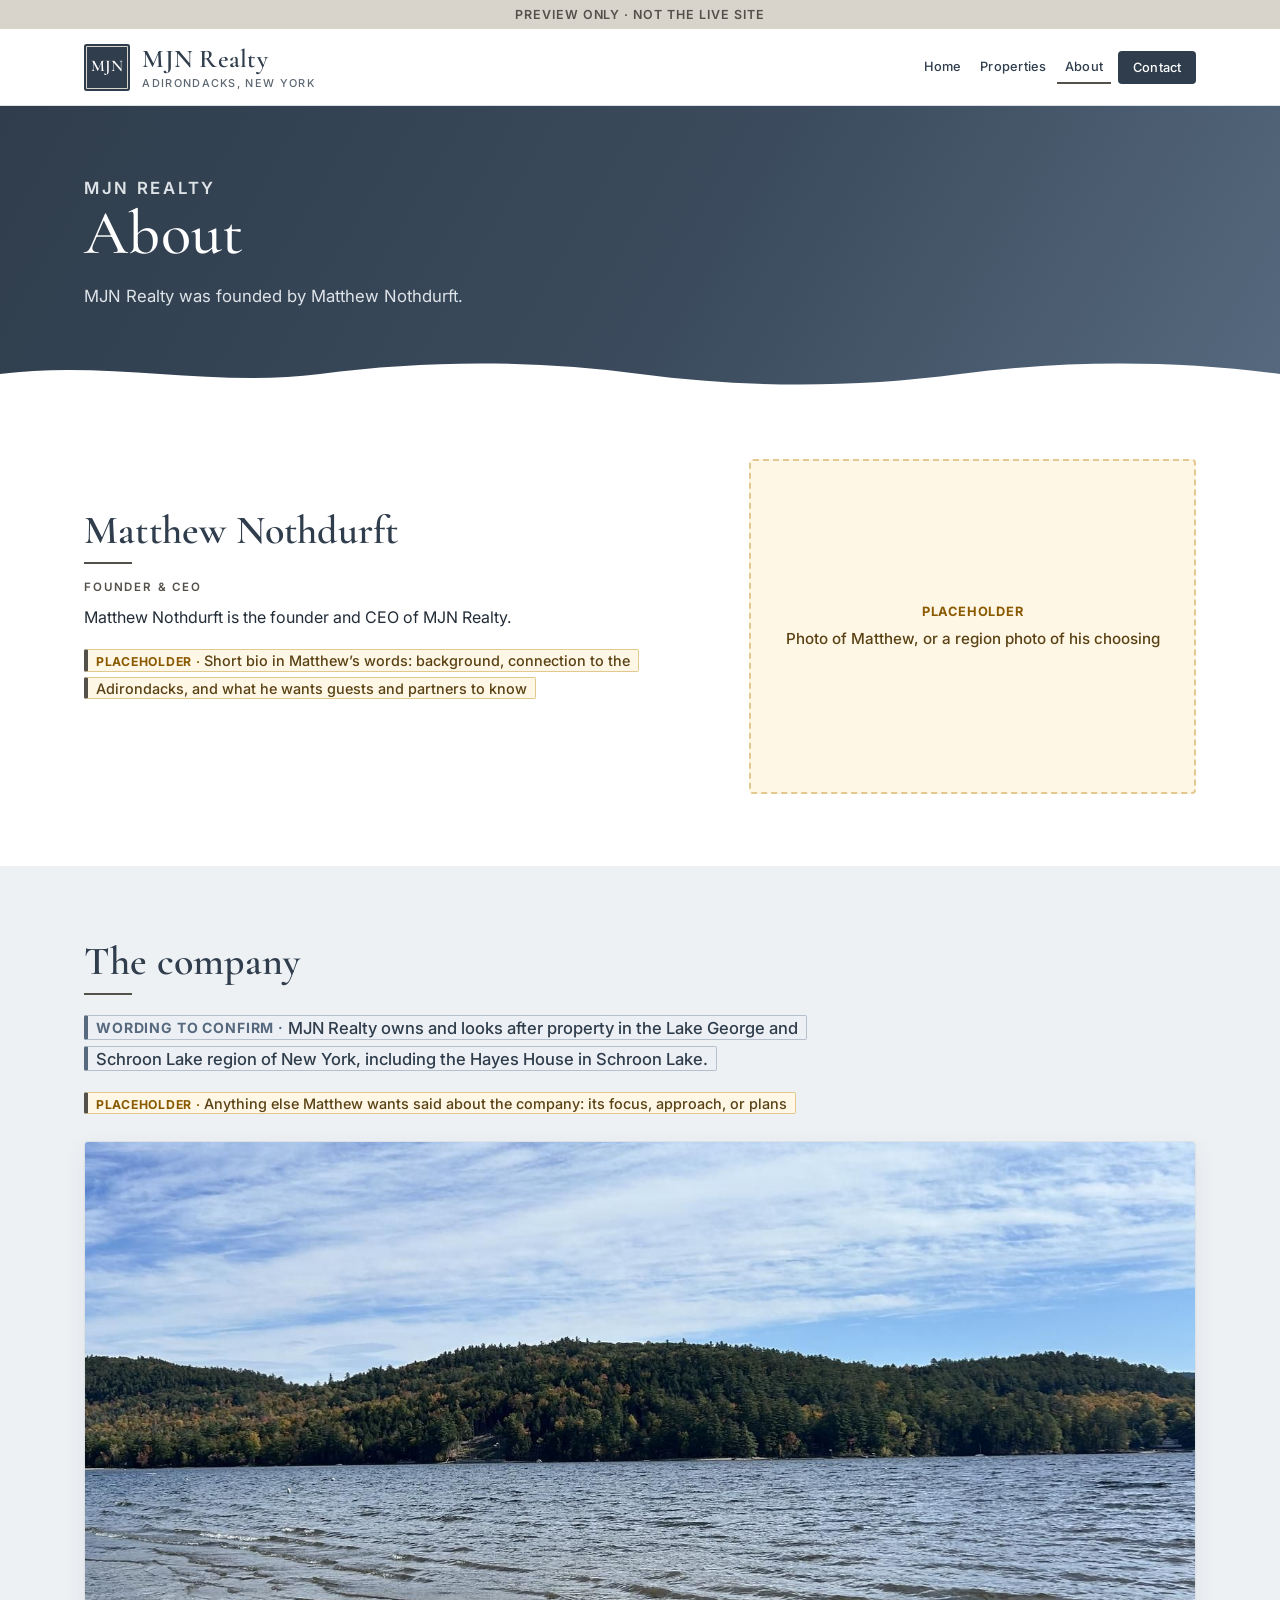
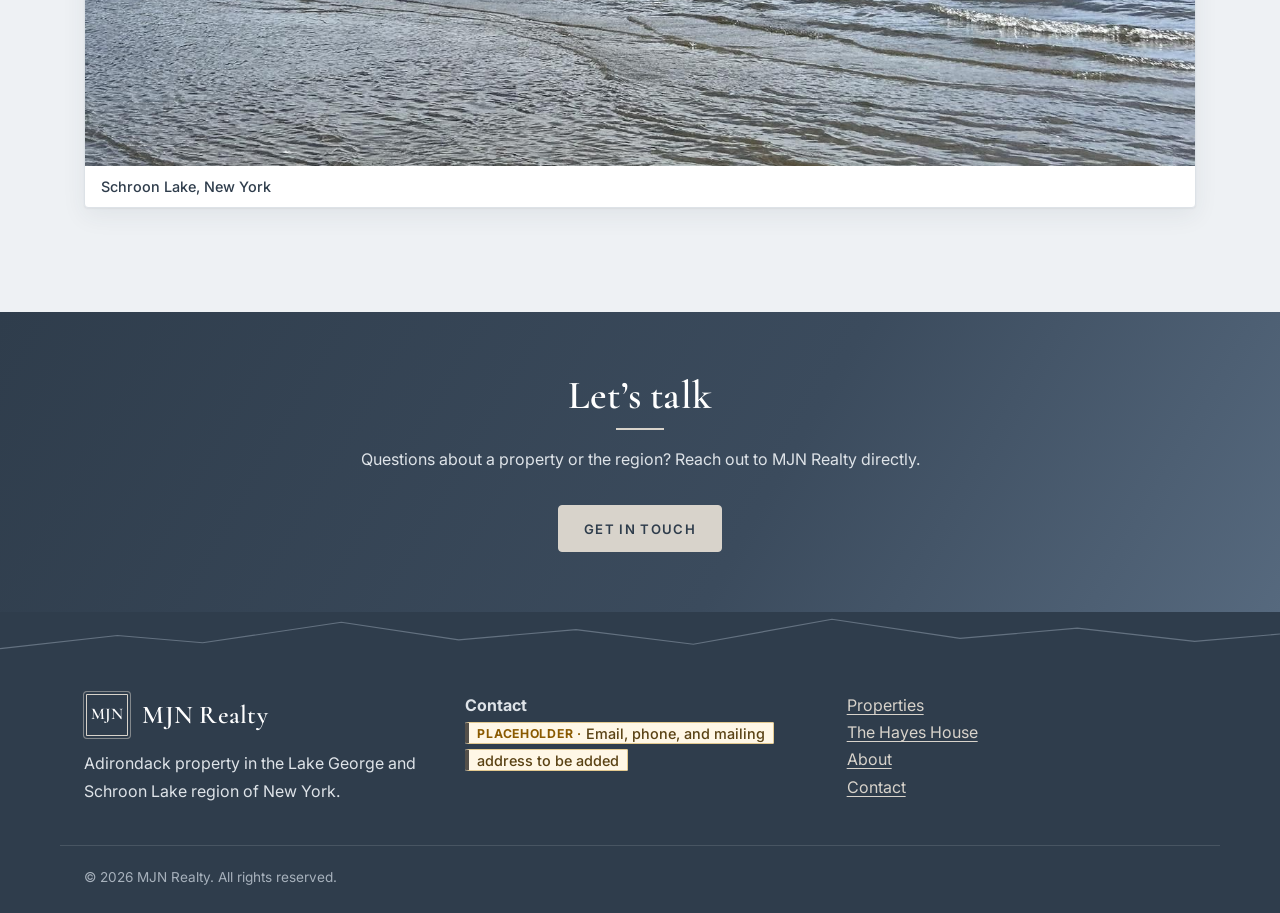
==== about.html @ a15014f5 "MJN Realty preview: home, properties, about, contact" ====
<!doctype html>
<html lang="en">
<head>
  <meta charset="utf-8">
  <meta name="viewport" content="width=device-width, initial-scale=1">
  <title>About | MJN Realty</title>
  <meta name="description" content="About MJN Realty and its founder, Matthew Nothdurft.">
  <meta name="robots" content="noindex, nofollow">
  <link rel="preconnect" href="https://fonts.googleapis.com">
  <link rel="preconnect" href="https://fonts.gstatic.com" crossorigin>
  <link rel="stylesheet" href="https://fonts.googleapis.com/css2?family=Cormorant+Garamond:ital,wght@0,500;0,600;0,700;1,500&amp;family=Inter:wght@400;500;600&amp;display=swap">
  <link rel="stylesheet" href="css/style.css">
  <link rel="icon" href="images/favicon.svg" type="image/svg+xml">
  <script src="js/main.js" defer></script>
</head>
<body>
  <a class="skip" href="#main">Skip to content</a>
  <div class="draft-banner" role="note">Preview only &middot; not the live site</div>
  <header class="site-header">
    <div class="wrap header-inner">
      <a href="index.html" class="logo" aria-label="MJN Realty home">
        <span class="logo-mark mjn" aria-hidden="true"><span>MJN</span></span>
        <span><span class="logo-name">MJN Realty</span><span class="logo-sub">Adirondacks, New York</span></span>
      </a>
      <button class="nav-toggle" type="button" aria-expanded="false" aria-controls="site-nav">Menu</button>
      <nav class="site-nav" id="site-nav" aria-label="Main">
        <ul>
          <li><a href="index.html">Home</a></li>
          <li><a href="properties.html">Properties</a></li>
          <li><a href="about.html">About</a></li>
          <li><a href="contact.html" class="nav-cta">Contact</a></li>
        </ul>
      </nav>
    </div>
  </header>

  <main id="main">
    <section class="page-hero">
      <div class="wrap">
        <p class="eyebrow">MJN Realty</p>
        <h1>About</h1>
        <p>MJN Realty was founded by Matthew Nothdurft.</p>
      </div>
    </section>

    <section class="section">
      <div class="wrap split">
        <div>
          <h2>Matthew Nothdurft</h2>
          <p class="eyebrow">Founder &amp; CEO</p>
          <p>Matthew Nothdurft is the founder and CEO of MJN Realty.</p>
          <p><span class="ph">Short bio in Matthew&rsquo;s words: background, connection to the Adirondacks, and what he wants guests and partners to know</span></p>
        </div>
        <div class="portrait-ph" role="note"><div><strong>PLACEHOLDER</strong>Photo of Matthew, or a region photo of his choosing</div></div>
      </div>
    </section>

    <section class="section alt">
      <div class="wrap">
        <h2>The company</h2>
        <p class="lead"><span class="ph confirm">MJN Realty owns and looks after property in the Lake George and Schroon Lake region of New York, including the Hayes House in Schroon Lake.</span></p>
        <p><span class="ph">Anything else Matthew wants said about the company: its focus, approach, or plans</span></p>
        <figure class="feature-photo"><img src="images/schroon-lake-800.jpg" srcset="images/schroon-lake-800.jpg 800w, images/schroon-lake.jpg 1600w" sizes="(max-width: 1100px) 100vw, 1100px" alt="Schroon Lake on a clear fall day, with wooded hills across the water" loading="lazy" width="1600" height="1200"><figcaption>Schroon Lake, New York</figcaption></figure>
      </div>
    </section>
    <section class="cta-band">
      <div class="wrap">
        <h2>Let&rsquo;s talk</h2>
        <p>Questions about a property or the region? Reach out to MJN Realty directly.</p>
        <div class="btn-row"><a class="btn" href="contact.html">Get in touch</a></div>
      </div>
    </section>
  </main>

  <footer class="site-footer">
    <svg class="ridge" viewBox="0 0 1200 60" preserveAspectRatio="none" aria-hidden="true" focusable="false"><path d="M0 50 L110 32 L190 42 L320 14 L430 38 L540 24 L650 44 L780 10 L900 36 L1010 22 L1120 40 L1200 30" fill="none" stroke="currentColor" stroke-width="1.5"/></svg>
    <div class="wrap footer-grid">
      <div>
        <div class="footer-brand"><span class="logo-mark mjn" aria-hidden="true"><span>MJN</span></span><span class="logo-name">MJN Realty</span></div>
        <p>Adirondack property in the Lake George and Schroon Lake region of New York.</p>
      </div>
      <div>
        <p><strong>Contact</strong><br>
        <span class="ph">Email, phone, and mailing address to be added</span></p>
      </div>
      <div>
        <p><a href="properties.html">Properties</a><br>
        <a href="https://41hayes.com">The Hayes House</a><br>
        <a href="about.html">About</a><br>
        <a href="contact.html">Contact</a></p>
      </div>
    </div>
    <p class="wrap small">&copy; <span data-year>2026</span> MJN Realty. All rights reserved.</p>
  </footer>
</body>
</html>
---- css/style.css ----
/* MJN Realty: shared styles. A sibling of the Hayes House design (Naval + Urbane Bronze). Edit colors in :root. */
:root {
  --navy: #2f3d4c;        /* SW 6244 Naval */
  --navy-2: #3b4b5d;
  --steel: #56697e;       /* lighter Naval */
  --sky: #a3b1c0;
  --mist: #eef1f4;        /* pale Naval tint */
  --white: #ffffff;
  --bronze: #54504a;      /* SW 7048 Urbane Bronze */
  --bronze-tint: #d8d3cb; /* light Urbane Bronze tint */
  --brass: var(--bronze);
  --brass-dark: var(--bronze);
  --ink: #222c37;
  --muted: #5d6772;
  --line: #dde2e7;
  --radius: 4px;
  --shadow: 0 1px 2px rgba(47,61,76,.06), 0 8px 24px rgba(47,61,76,.07);
  --max: 1160px;
  --serif: "Cormorant Garamond", "Playfair Display", "Iowan Old Style", "Palatino Linotype", Palatino, Georgia, serif;
  --sans: "Inter", -apple-system, BlinkMacSystemFont, "Segoe UI", Roboto, "Helvetica Neue", Arial, sans-serif;
}
* { box-sizing: border-box; }
html { scroll-behavior: smooth; }
body { margin: 0; color: var(--ink); background: var(--white); font: 400 1rem/1.7 var(--sans); -webkit-font-smoothing: antialiased; }
h1, h2, h3 { font-family: var(--serif); font-weight: 600; line-height: 1.15; color: var(--navy); letter-spacing: .005em; }
h1 { font-size: clamp(2.4rem, 6vw, 3.9rem); margin: 0 0 .75rem; }
h2 { font-size: clamp(1.8rem, 3.6vw, 2.5rem); margin: 3rem 0 1rem; }
h2::after { content: ""; display: block; width: 48px; height: 2px; background: var(--brass); margin-top: .6rem; }
h3 { font-size: 1.45rem; margin: 0 0 .5rem; }
p { margin: 0 0 1rem; }
a { color: var(--steel); text-underline-offset: 3px; }
a:hover { color: var(--navy); }
a:focus-visible, button:focus-visible, input:focus-visible, select:focus-visible, textarea:focus-visible, summary:focus-visible {
  outline: 2px solid var(--brass); outline-offset: 3px;
}
img { max-width: 100%; height: auto; display: block; }
.wrap { max-width: var(--max); margin: 0 auto; padding: 0 1.5rem; }
.section { padding: 4.5rem 0; }
.section > .wrap > h2:first-child { margin-top: 0; }
.section.alt { background: var(--mist); }
.lead { font-size: 1.15rem; color: var(--muted); max-width: 46rem; }
.small { font-size: .85rem; color: var(--muted); }

.skip { position: absolute; left: -999px; top: 0; background: #fff; padding: .5rem 1rem; z-index: 100; }
.skip:focus { left: 1rem; }

/* Placeholder callouts, intentionally obvious */
.ph { display: inline; background: #fff7e6; color: #5a4214; border: 1px solid #e3c98f; border-left: 4px solid var(--brass-dark);
  padding: .1rem .5rem; border-radius: 2px; font: 500 .9em/1.6 var(--sans); box-decoration-break: clone; -webkit-box-decoration-break: clone; }
.ph::before { content: "PLACEHOLDER · "; font-weight: 700; letter-spacing: .06em; font-size: .85em; color: #8a5a00; }
.ph.confirm { background: #eceff3; border-color: #b5c0cc; border-left-color: var(--steel); color: var(--navy); }
.ph.confirm::before { content: "WORDING TO CONFIRM · "; color: var(--steel); }
.draft-banner { background: var(--bronze-tint); color: var(--bronze); text-align: center; font: 600 .78rem var(--sans); letter-spacing: .08em; text-transform: uppercase; padding: .45rem 1rem; }

/* Header */
.site-header { background: rgba(255,255,255,.96); backdrop-filter: blur(6px); border-bottom: 1px solid var(--line); position: sticky; top: 0; z-index: 50; }
.header-inner { position: relative; display: flex; align-items: center; justify-content: space-between; gap: 1rem; min-height: 4.75rem; }
.logo { display: flex; align-items: center; gap: .75rem; color: var(--navy); text-decoration: none; }
.logo:hover { color: var(--navy); }
.logo-mark { width: 2.6rem; height: 2.6rem; border-radius: 50%; background: var(--navy); color: var(--white); display: grid; place-items: center; box-shadow: inset 0 0 0 2px var(--bronze-tint); }
.logo-name { font: 600 1.6rem/1.1 var(--serif); letter-spacing: .01em; display: block; }
.logo-sub { font: 500 .68rem var(--sans); letter-spacing: .12em; text-transform: uppercase; color: var(--muted); display: block; margin-top: .15rem; }
.nav-toggle { display: none; background: transparent; border: 1px solid var(--navy); color: var(--navy); border-radius: var(--radius); padding: .45rem .9rem; font: 600 .8rem var(--sans); letter-spacing: .1em; text-transform: uppercase; cursor: pointer; }
.site-nav ul { list-style: none; display: flex; flex-wrap: nowrap; align-items: center; gap: .15rem; margin: 0; padding: 0; }
.site-nav a { color: var(--navy); text-decoration: none; padding: .5rem .5rem; font: 500 .8rem var(--sans); letter-spacing: .02em; white-space: nowrap; display: block; border-bottom: 2px solid transparent; }
.site-nav a:hover { color: var(--steel); }
.site-nav a[aria-current="page"] { border-bottom-color: var(--brass); }
.site-nav a.nav-cta { background: var(--navy); color: var(--white); border-radius: var(--radius); padding: .55rem .9rem; margin-left: .3rem; border-bottom: 0; }
.site-nav a.nav-cta:hover { background: var(--steel); color: var(--white); }
@media (max-width: 760px) {
  .nav-toggle { display: block; }
  .site-nav { display: none; position: absolute; left: 0; right: 0; top: 100%; background: var(--white); border-bottom: 1px solid var(--line); box-shadow: var(--shadow); padding: .75rem 1.5rem 1.25rem; }
  .site-nav.open { display: block; }
  .site-nav ul { flex-direction: column; align-items: stretch; flex-wrap: wrap; }
  .site-nav a.nav-cta { margin: .5rem 0 0; text-align: center; }
}

/* Hero: framed house photo over a muted lake background */
.hero { color: var(--white); padding: 4.5rem 0 5.5rem; position: relative;
  background: linear-gradient(100deg, rgba(47,61,76,.8) 0%, rgba(47,61,76,.5) 45%, rgba(47,61,76,.3) 100%), url("../images/bg-leaves-soft.jpg") 50% 50%/cover no-repeat;
  background-color: var(--navy); }
.hero .wrap { width: 100%; }
.hero-grid { display: grid; grid-template-columns: minmax(0, 5fr) minmax(0, 7fr); align-items: center; }
.hero-panel { position: relative; z-index: 2; grid-column: 1; grid-row: 1; justify-self: end; margin-right: -3.5rem; max-width: 25rem; background: rgba(47,61,76,.9); -webkit-backdrop-filter: blur(6px); backdrop-filter: blur(6px); padding: 1.4rem 1.6rem 1.5rem; border-radius: var(--radius); border-left: 3px solid var(--bronze-tint); box-shadow: 0 12px 32px rgba(20,28,36,.35); }
.hero-photo { grid-column: 2; grid-row: 1; margin: 0; padding: 8px; background: var(--bronze-tint); border-radius: 6px; box-shadow: 0 2px 6px rgba(20,28,36,.25), 0 24px 48px rgba(20,28,36,.45); }
.hero-photo img { display: block; width: 100%; aspect-ratio: 3/2; object-fit: cover; object-position: 50% 20%; border-radius: 3px; }
.hero h1 { color: var(--white); font-weight: 500; font-size: clamp(1.8rem, 4vw, 2.5rem); margin: 0 0 .4rem; }
.hero p { font-size: .98rem; max-width: 28rem; color: #e9edf1; margin: 0 0 .4rem; }
.hero .btn-row { margin-top: .9rem; gap: .6rem; }
.hero .btn { padding: .6rem 1rem; font-size: .72rem; }
@media (max-width: 860px) {
  .hero { padding: 2rem 0 4.5rem; background-image: linear-gradient(to bottom, rgba(47,61,76,.3) 0%, rgba(47,61,76,.65) 60%, rgba(47,61,76,.85) 100%), url("../images/bg-leaves-soft-800.jpg"); background-position: center, 50% 30%; }
  .hero-grid { grid-template-columns: 1fr; }
  .hero-photo { grid-column: 1; grid-row: 1; padding: 6px; }
  .hero-panel { grid-column: 1; grid-row: 2; justify-self: stretch; margin: -2.25rem .6rem 0; max-width: none; padding: 1.1rem 1.1rem 1.2rem; }
  .hero .btn-row { gap: .5rem; }
  .hero .btn { padding: .6rem .85rem; }
}
.hero .small { color: #e9edf1; }
.page-hero { background: linear-gradient(120deg, var(--navy) 0%, var(--navy-2) 55%, var(--steel) 100%); color: var(--white); padding: 4.5rem 0 4.75rem; position: relative; }
.page-hero h1 { color: var(--white); font-weight: 500; }
.page-hero p { margin: 0; color: #dee3e8; max-width: 44rem; font-size: 1.05rem; }
/* wave divider under page heroes */
.hero::after, .page-hero::after { content: ""; position: absolute; left: 0; right: 0; bottom: -1px; height: 28px;
  background: url("data:image/svg+xml,%3Csvg xmlns='http://www.w3.org/2000/svg' viewBox='0 0 1200 28' preserveAspectRatio='none'%3E%3Cpath d='M0 14 C100 0 200 28 300 14 S500 0 600 14 S800 28 900 14 S1100 0 1200 14 V28 H0 Z' fill='%23ffffff'/%3E%3C/svg%3E") center/100% 100% no-repeat; }

/* Buttons */
.btn { display: inline-block; background: var(--navy); color: var(--white); text-decoration: none; padding: .9rem 1.6rem; border-radius: var(--radius); font: 600 .82rem var(--sans); letter-spacing: .1em; text-transform: uppercase; border: 1px solid var(--navy); cursor: pointer; transition: background .2s, color .2s; }
.btn:hover { background: var(--steel); border-color: var(--steel); color: var(--white); }
.hero .btn { background: var(--bronze-tint); border-color: var(--bronze-tint); color: var(--navy); }
.hero .btn:hover { background: var(--white); border-color: var(--white); }
.btn.secondary, .hero .btn.secondary { background: transparent; border-color: currentColor; color: inherit; }
.btn.secondary:hover { background: var(--navy); color: var(--white); }
.hero .btn.secondary:hover { background: var(--white); color: var(--navy); }
.btn-row { display: flex; flex-wrap: wrap; gap: .9rem; margin-top: 2rem; }

/* Cards & grids */
.grid { display: grid; gap: 1.5rem; grid-template-columns: repeat(auto-fit, minmax(240px, 1fr)); }
.card { background: var(--white); border: 1px solid var(--line); border-top: 3px solid var(--navy); border-radius: var(--radius); padding: 1.75rem 1.5rem; box-shadow: var(--shadow); }
.card.steel { border-top-color: var(--steel); }
.card.wood { border-top-color: var(--brass); }

/* Gallery */
.gallery { display: grid; gap: 1.25rem; grid-template-columns: repeat(auto-fill, minmax(240px, 1fr)); }
.gallery.three { grid-template-columns: repeat(auto-fit, minmax(240px, 1fr)); }
.gallery figure { margin: 0; background: var(--white); border-radius: var(--radius); overflow: hidden; border: 1px solid var(--line); box-shadow: var(--shadow); }
.gallery img { aspect-ratio: 4/3; object-fit: cover; width: 100%; }
.gallery figcaption { padding: .75rem 1rem; font: 500 .9rem var(--sans); color: var(--navy); }

/* Photos */
.feature-photo { margin: 1.5rem 0 2rem; border-radius: var(--radius); overflow: hidden; border: 1px solid var(--line); box-shadow: var(--shadow); background: var(--white); }
.feature-photo img { width: 100%; aspect-ratio: 16/9; object-fit: cover; object-position: 50% 35%; }
.feature-photo figcaption, .photo-pair figcaption { padding: .75rem 1rem; font: 500 .9rem var(--sans); color: var(--navy); }
.photo-pair { display: grid; gap: 1.25rem; grid-template-columns: repeat(auto-fit, minmax(260px, 1fr)); margin: 1.5rem 0 2rem; }
.photo-pair figure { margin: 0; background: var(--white); border-radius: var(--radius); overflow: hidden; border: 1px solid var(--line); box-shadow: var(--shadow); }
.photo-pair img { width: 100%; aspect-ratio: 4/3; object-fit: cover; }

/* Tables */
.table-wrap { overflow-x: auto; box-shadow: var(--shadow); border-radius: var(--radius); }
table { border-collapse: collapse; width: 100%; background: var(--white); }
caption { text-align: left; font: 600 .8rem var(--sans); letter-spacing: .08em; text-transform: uppercase; color: var(--muted); padding: 0 0 .75rem; background: var(--white); }
th, td { padding: .9rem 1.1rem; border-bottom: 1px solid var(--line); text-align: left; vertical-align: top; }
thead th { background: var(--navy); color: var(--white); font: 600 .78rem var(--sans); letter-spacing: .08em; text-transform: uppercase; }
tbody th { font-weight: 600; color: var(--navy); width: 32%; background: #f7f8fa; }
tr.blocked td { background: var(--mist); }

/* Calendar placeholder */
.embed-ph { border: 1px solid #b5c0cc; border-left: 4px solid var(--steel); border-radius: var(--radius); background: var(--mist); padding: 2.75rem 1.5rem; text-align: center; color: var(--navy); }

/* FAQ */
details.faq { background: var(--white); border: 1px solid var(--line); border-radius: var(--radius); padding: 1.1rem 1.4rem; margin-bottom: .75rem; box-shadow: 0 1px 2px rgba(47,61,76,.05); }
details.faq[open] { border-left: 3px solid var(--brass); }
details.faq summary { cursor: pointer; font: 600 1.3rem var(--serif); color: var(--navy); }
details.faq p { margin: .75rem 0 0; }

/* Forms */
form.inquiry { display: grid; gap: 1.1rem; background: var(--white); padding: 2rem; border-radius: var(--radius); border: 1px solid var(--line); box-shadow: var(--shadow); max-width: 42rem; }
.form-row { display: grid; gap: 1.1rem; grid-template-columns: repeat(auto-fit, minmax(180px, 1fr)); }
label { font: 600 .78rem var(--sans); letter-spacing: .08em; text-transform: uppercase; color: var(--navy); display: block; margin-bottom: .35rem; }
input, select, textarea { width: 100%; padding: .75rem .85rem; border: 1px solid #c9d0d8; border-radius: var(--radius); font: 1rem var(--sans); background: #fcfcfd; color: var(--ink); }
input:focus, select:focus, textarea:focus { border-color: var(--steel); }
.form-note { background: #fff7e6; border: 1px solid #e3c98f; border-left: 4px solid var(--brass-dark); color: #5a4214; padding: .85rem 1rem; border-radius: 2px; font-size: .92rem; margin: 0; }
#form-status { font-weight: 600; color: var(--navy); }

ul.checks { padding-left: 1.2rem; }
ul.checks li { margin: .4rem 0; }
ul.checks li::marker { color: var(--brass-dark); }

/* Footer */
.site-footer { background: var(--navy); color: #dee3e8; padding: 0 0 1.5rem; margin-top: 4rem; }
.site-footer .ridge { display: block; width: 100%; height: 44px; color: var(--sky); opacity: .45; margin-bottom: 2.25rem; }
.site-footer a { color: var(--bronze-tint); }
.site-footer a:hover { color: var(--white); }
.site-footer .logo-name { color: var(--white); margin-bottom: .4rem; }
.site-footer .small { color: #a7b1bc; border-top: 1px solid rgba(255,255,255,.12); padding-top: 1.25rem; margin-top: 1.5rem; }
.footer-grid { display: grid; gap: 2rem; grid-template-columns: repeat(auto-fit, minmax(220px, 1fr)); }

@media (prefers-reduced-motion: reduce) { html { scroll-behavior: auto; } .btn { transition: none; } }

/* ===== MJN Realty identity ===== */
.logo-mark.mjn { width: 2.9rem; height: 2.9rem; border-radius: 3px; background: var(--navy); color: var(--white); box-shadow: inset 0 0 0 2px var(--navy), inset 0 0 0 3px var(--bronze-tint); font: 600 1.02rem/1 var(--serif); letter-spacing: .04em; }
.logo-mark.mjn span { transform: translateY(-1px); }
.site-footer .logo-mark.mjn { box-shadow: inset 0 0 0 2px var(--navy), inset 0 0 0 3px var(--bronze-tint), 0 0 0 1px rgba(216,211,203,.5); }
.footer-brand { display: flex; align-items: center; gap: .75rem; margin-bottom: .75rem; }
.footer-brand .logo-name { margin: 0; }
.eyebrow { font: 600 .72rem var(--sans); letter-spacing: .16em; text-transform: uppercase; color: var(--bronze-tint); margin: 0 0 .6rem; }
.section .eyebrow { color: var(--bronze); }
/* Reversed hero: framed photo on the left, panel overlapping from the right */
.hero.mjn .hero-grid { grid-template-columns: minmax(0, 7fr) minmax(0, 5fr); }
.hero.mjn .hero-photo { grid-column: 1; }
.hero.mjn .hero-panel { grid-column: 2; justify-self: start; margin: 0 0 0 -3.5rem; border-left: 0; border-right: 3px solid var(--bronze-tint); }
.hero.mjn .hero-photo img { object-position: 50% 45%; }
@media (max-width: 860px) {
  .hero.mjn .hero-grid { grid-template-columns: 1fr; }
  .hero.mjn .hero-photo { grid-column: 1; }
  .hero.mjn .hero-panel { grid-column: 1; justify-self: stretch; margin: -2.25rem .6rem 0; }
}
.hero.mjn .tagline { font: 500 1.15rem/1.4 var(--serif); font-style: italic; color: var(--bronze-tint); margin: 0 0 .6rem; }
/* Region strip */
.region-strip { display: flex; flex-wrap: wrap; justify-content: center; gap: .4rem 1.4rem; margin: 0; padding: 1rem 1.5rem; list-style: none; background: var(--white); border-bottom: 1px solid var(--line); font: 600 .74rem var(--sans); letter-spacing: .14em; text-transform: uppercase; color: var(--navy); }
.region-strip li + li::before { content: ""; display: inline-block; width: 5px; height: 5px; background: var(--bronze); transform: rotate(45deg); margin: 0 1.4rem 0 0; vertical-align: middle; position: relative; top: -1px; }
/* Property feature */
.property { display: grid; grid-template-columns: minmax(0, 6fr) minmax(0, 5fr); background: var(--white); border: 1px solid var(--line); border-radius: var(--radius); box-shadow: var(--shadow); overflow: hidden; }
.property figure { margin: 0; }
.property img { width: 100%; height: 100%; min-height: 300px; object-fit: cover; object-position: 50% 45%; }
.property figure { border-right: 3px solid var(--bronze); }
.property .body { padding: 2.25rem 2.25rem 2.4rem; align-self: center; }
.property h3 { font-size: 1.9rem; margin-bottom: .2rem; }
.property .meta { font: 600 .74rem var(--sans); letter-spacing: .12em; text-transform: uppercase; color: var(--steel); margin: .35rem 0 1.1rem; }
.property .btn-row { margin-top: 1.4rem; }
@media (max-width: 760px) { .property { grid-template-columns: 1fr; } .property figure { border-right: 0; border-bottom: 3px solid var(--bronze); } .property .body { padding: 1.5rem 1.25rem; } .property img { min-height: 0; aspect-ratio: 4/3; } }
.card .num { display: block; font: 600 .78rem var(--sans); letter-spacing: .14em; color: var(--bronze); margin-bottom: .6rem; }
.split { display: grid; gap: 2.5rem; grid-template-columns: minmax(0, 7fr) minmax(0, 5fr); align-items: start; }
@media (max-width: 760px) { .split { grid-template-columns: 1fr; } }
.portrait-ph { aspect-ratio: 4/3; border: 2px dashed #e3c98f; background: #fff7e6; border-radius: var(--radius); display: grid; place-items: center; text-align: center; padding: 1.5rem; color: #5a4214; font: 500 .95rem/1.5 var(--sans); }
.portrait-ph strong { display: block; color: #8a5a00; letter-spacing: .06em; font-size: .8rem; margin-bottom: .4rem; }
.contact-list { list-style: none; padding: 0; margin: 0 0 1.5rem; }
.contact-list li { padding: .9rem 0; border-bottom: 1px solid var(--line); }
.contact-list strong { display: block; font: 600 .74rem var(--sans); letter-spacing: .12em; text-transform: uppercase; color: var(--navy); margin-bottom: .3rem; }
fieldset[disabled] { border: 0; padding: 0; margin: 0; display: grid; gap: 1.1rem; opacity: .75; }
.cta-band { background: linear-gradient(120deg, var(--navy) 0%, var(--navy-2) 60%, var(--steel) 100%); color: var(--white); text-align: center; padding: 3.75rem 0; }
.cta-band h2 { color: var(--white); margin-top: 0; }
.cta-band h2::after { margin: .6rem auto 0; background: var(--bronze-tint); }
.cta-band p { color: #dee3e8; max-width: 38rem; margin: 0 auto; }
.cta-band .btn { background: var(--bronze-tint); border-color: var(--bronze-tint); color: var(--navy); }
.cta-band .btn:hover { background: var(--white); border-color: var(--white); }
.cta-band .btn-row { justify-content: center; }
.site-footer { margin-top: 0; }
.hero.mjn { background-image: linear-gradient(100deg, rgba(47,61,76,.55) 0%, rgba(47,61,76,.72) 55%, rgba(47,61,76,.88) 100%), url("../images/bg-leaves-soft.jpg"); }
.hero.mjn .hero-panel { max-width: 27rem; padding: 1.6rem 1.8rem 1.7rem; }
.hero.mjn h1 { font-size: clamp(2.1rem, 4.4vw, 2.9rem); }
@media (max-width: 860px) { .hero.mjn { background-image: linear-gradient(to bottom, rgba(47,61,76,.45) 0%, rgba(47,61,76,.75) 60%, rgba(47,61,76,.9) 100%), url("../images/bg-leaves-soft-800.jpg"); } .hero.mjn .hero-panel { max-width: none; padding: 1.2rem 1.2rem 1.3rem; } }
@media (max-width: 600px) { .region-strip { display: grid; grid-template-columns: 1fr 1fr; text-align: center; gap: .5rem; } .region-strip li + li::before { display: none; } }
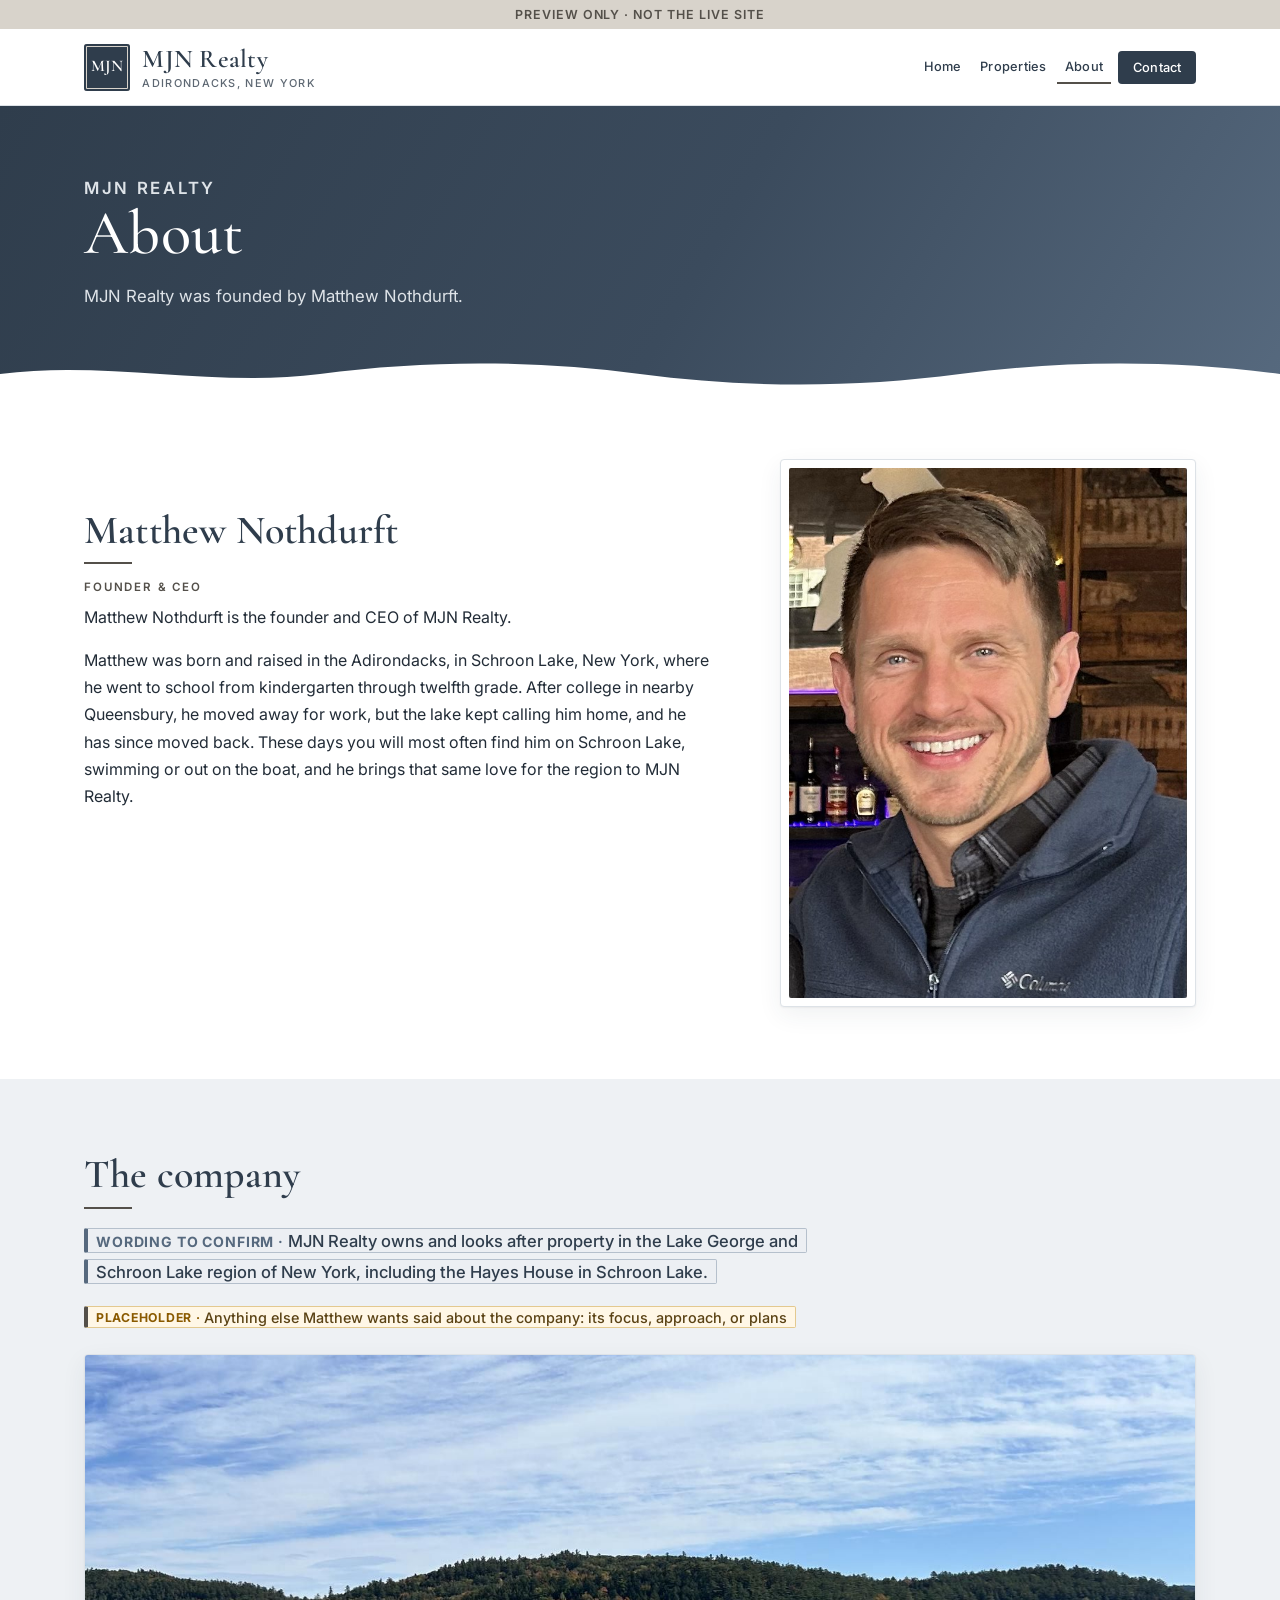
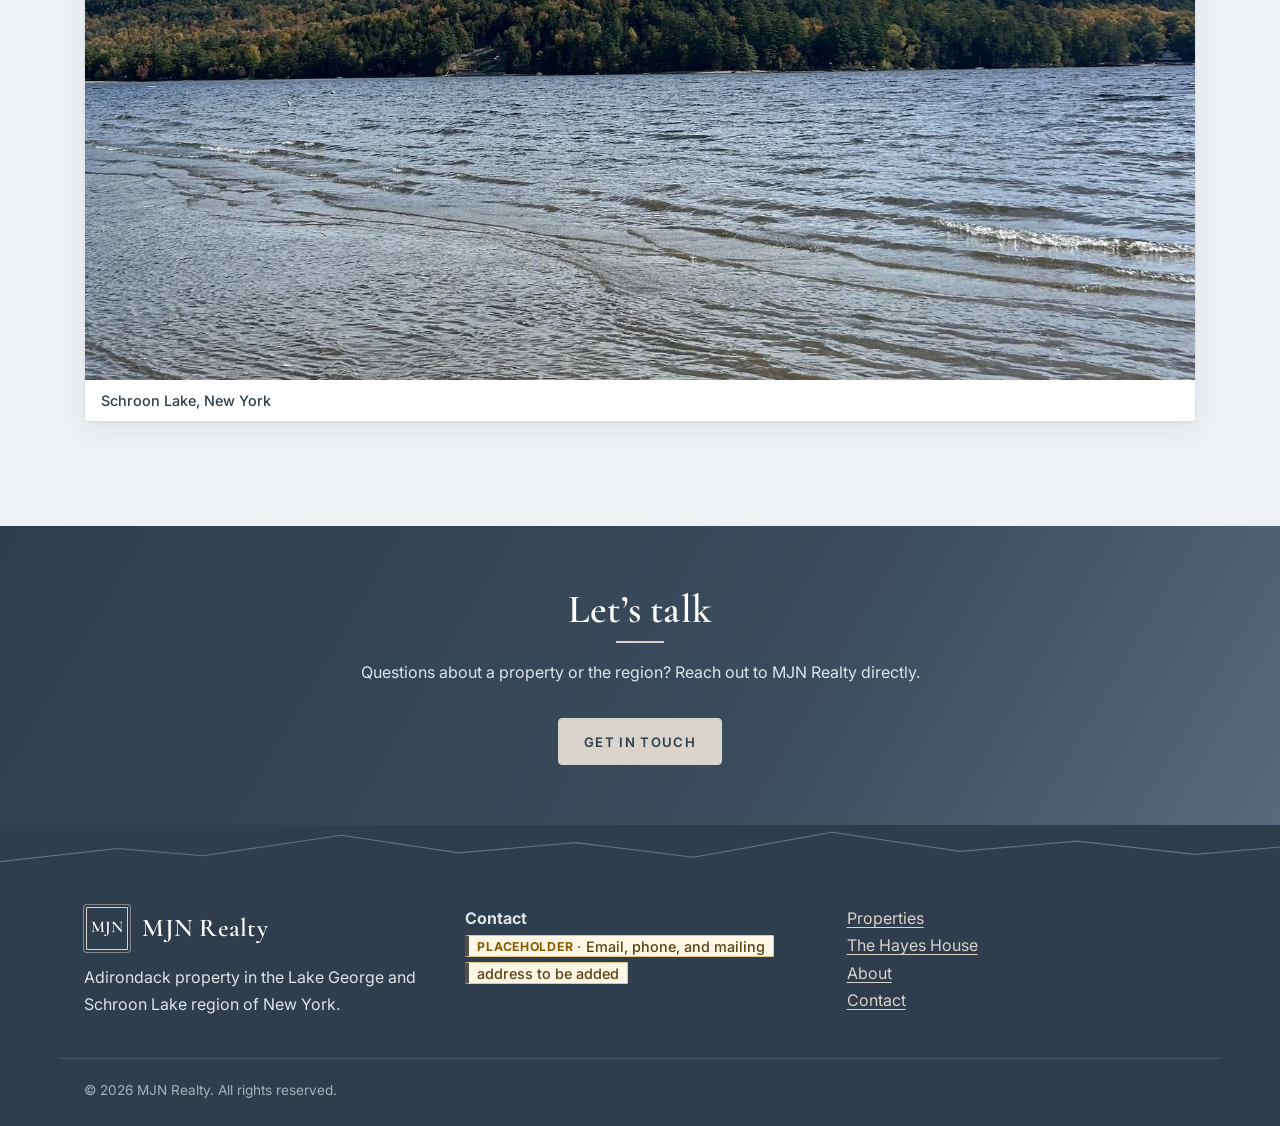
==== commit 674e7237: "About: Matthew's headshot and bio" ====
--- a/about.html
+++ b/about.html
@@ -49,9 +49,9 @@
           <h2>Matthew Nothdurft</h2>
           <p class="eyebrow">Founder &amp; CEO</p>
           <p>Matthew Nothdurft is the founder and CEO of MJN Realty.</p>
-          <p><span class="ph">Short bio in Matthew&rsquo;s words: background, connection to the Adirondacks, and what he wants guests and partners to know</span></p>
+          <p>Matthew was born and raised in the Adirondacks, in Schroon Lake, New York, where he went to school from kindergarten through twelfth grade. After college in nearby Queensbury, he moved away for work, but the lake kept calling him home, and he has since moved back. These days you will most often find him on Schroon Lake, swimming or out on the boat, and he brings that same love for the region to MJN Realty.</p>
         </div>
-        <div class="portrait-ph" role="note"><div><strong>PLACEHOLDER</strong>Photo of Matthew, or a region photo of his choosing</div></div>
+        <figure class="portrait-photo"><img src="images/matthew-nothdurft.jpg" alt="Matthew Nothdurft" width="671" height="894" loading="lazy"></figure>
       </div>
     </section>
 
--- a/css/style.css
+++ b/css/style.css
@@ -231,3 +231,12 @@
 .hero.mjn h1 { font-size: clamp(2.1rem, 4.4vw, 2.9rem); }
 @media (max-width: 860px) { .hero.mjn { background-image: linear-gradient(to bottom, rgba(47,61,76,.45) 0%, rgba(47,61,76,.75) 60%, rgba(47,61,76,.9) 100%), url("../images/bg-leaves-soft-800.jpg"); } .hero.mjn .hero-panel { max-width: none; padding: 1.2rem 1.2rem 1.3rem; } }
 @media (max-width: 600px) { .region-strip { display: grid; grid-template-columns: 1fr 1fr; text-align: center; gap: .5rem; } .region-strip li + li::before { display: none; } }
+/* Five-card services grid: 3 + 2 centered on desktop */
+@media (min-width: 900px) {
+  .grid.five { grid-template-columns: repeat(6, minmax(0, 1fr)); }
+  .grid.five > .card { grid-column: span 2; }
+  .grid.five > .card:nth-child(4) { grid-column: 2 / span 2; }
+}
+.portrait-photo { margin: 0; max-width: 26rem; justify-self: end; padding: 8px; background: var(--white); border: 1px solid var(--line); border-radius: var(--radius); box-shadow: var(--shadow); }
+.portrait-photo img { display: block; width: 100%; height: auto; aspect-ratio: 671/894; object-fit: cover; object-position: top; border-radius: 2px; }
+@media (max-width: 760px) { .portrait-photo { max-width: 300px; justify-self: center; width: 100%; } }
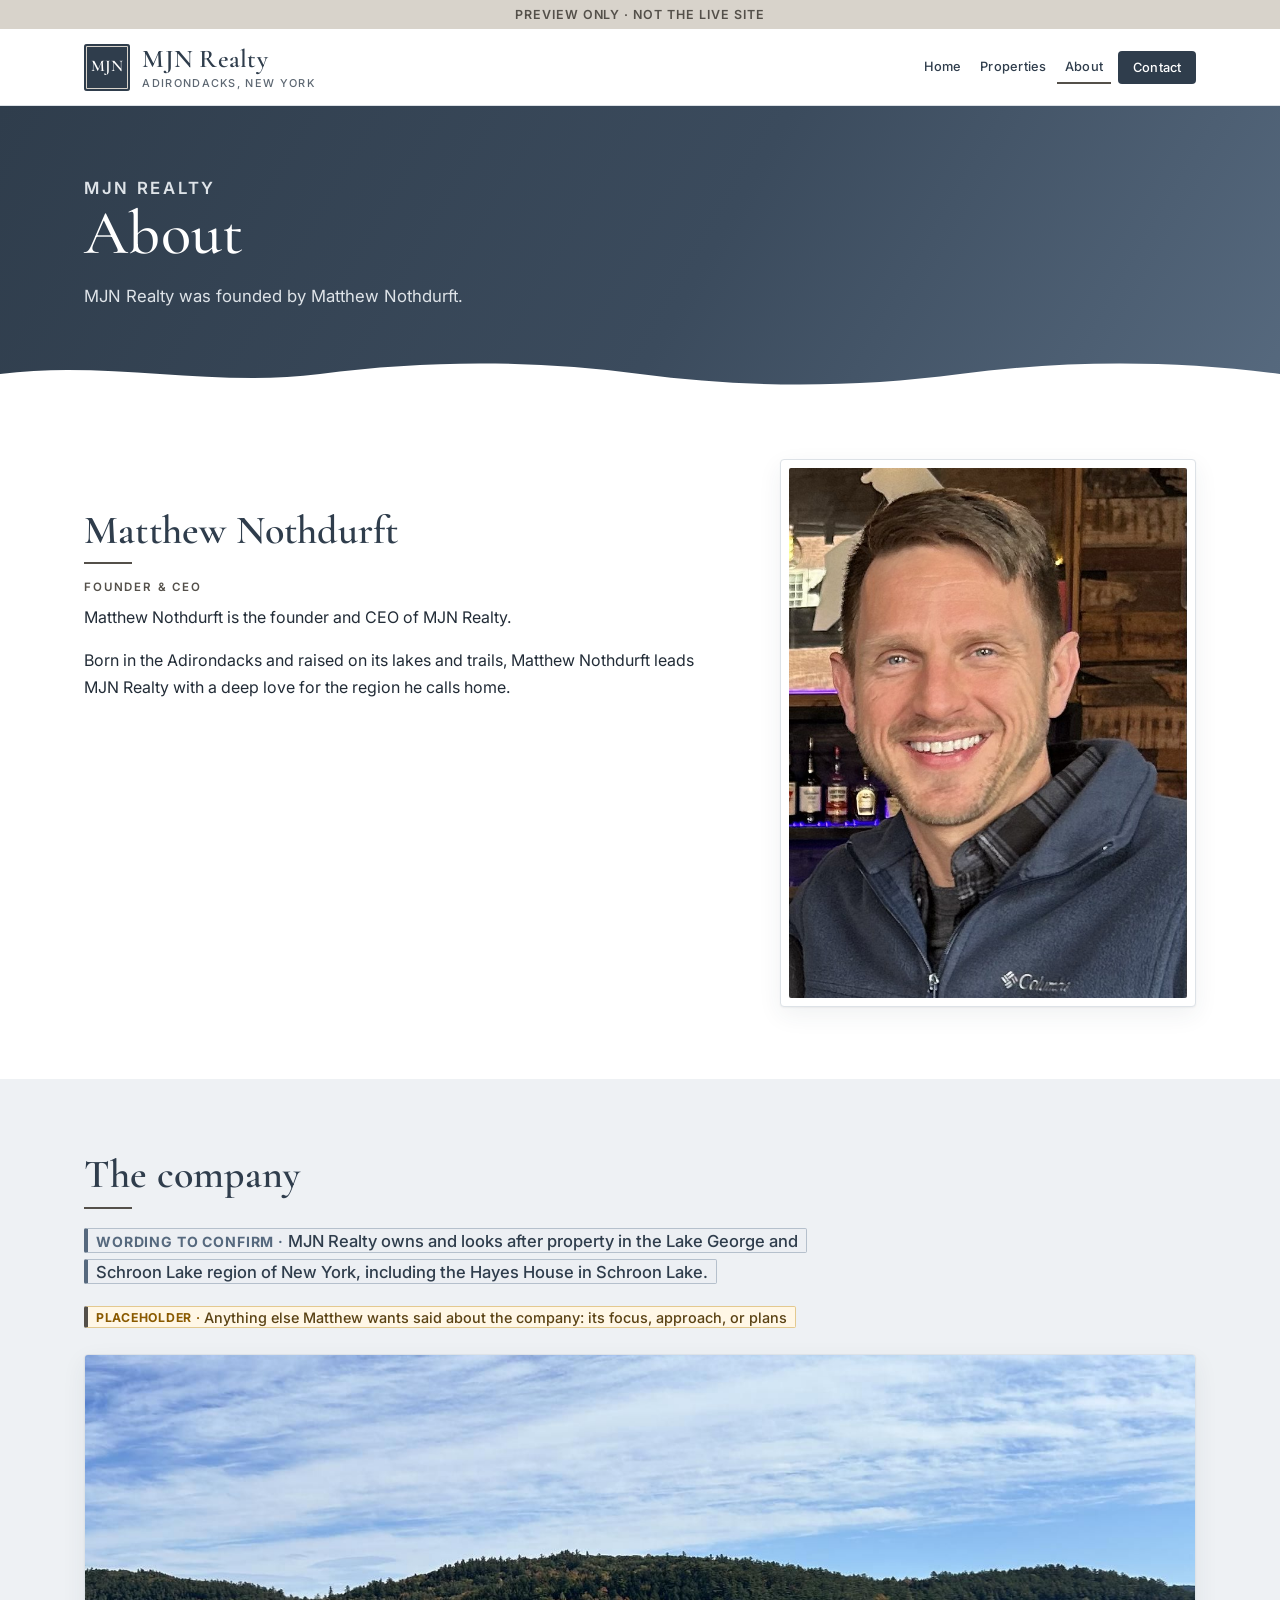
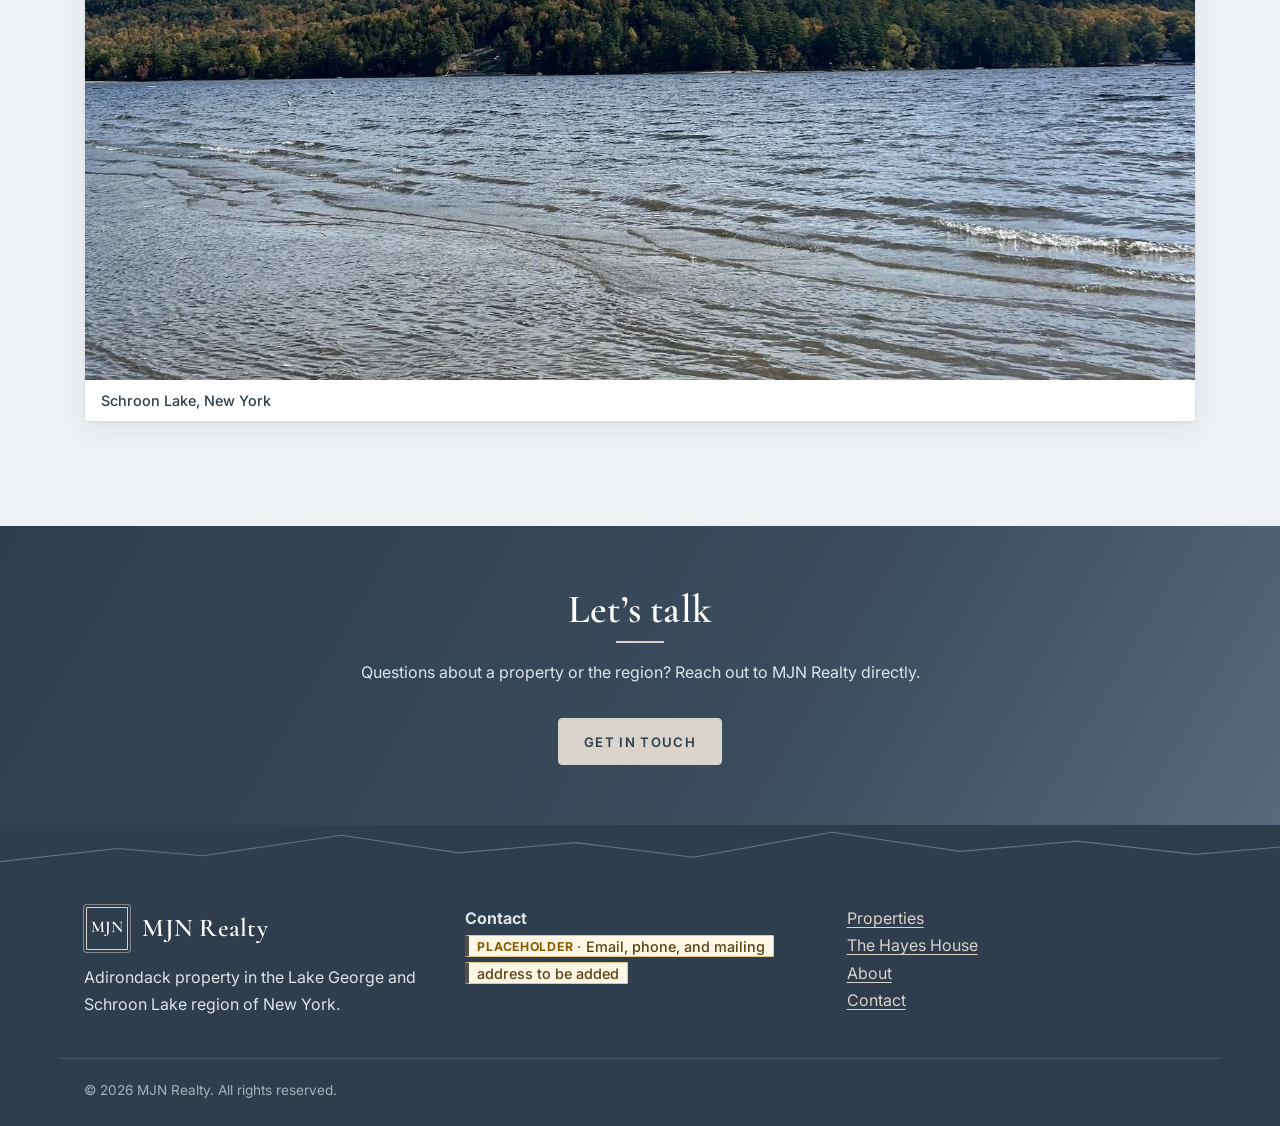
==== commit 9effe723: "About: Matthew's bio in his words" ====
--- a/about.html
+++ b/about.html
@@ -49,7 +49,7 @@
           <h2>Matthew Nothdurft</h2>
           <p class="eyebrow">Founder &amp; CEO</p>
           <p>Matthew Nothdurft is the founder and CEO of MJN Realty.</p>
-          <p>Matthew was born and raised in the Adirondacks, in Schroon Lake, New York, where he went to school from kindergarten through twelfth grade. After college in nearby Queensbury, he moved away for work, but the lake kept calling him home, and he has since moved back. These days you will most often find him on Schroon Lake, swimming or out on the boat, and he brings that same love for the region to MJN Realty.</p>
+          <p>Born in the Adirondacks and raised on its lakes and trails, Matthew Nothdurft leads MJN Realty with a deep love for the region he calls home.</p>
         </div>
         <figure class="portrait-photo"><img src="images/matthew-nothdurft.jpg" alt="Matthew Nothdurft" width="671" height="894" loading="lazy"></figure>
       </div>
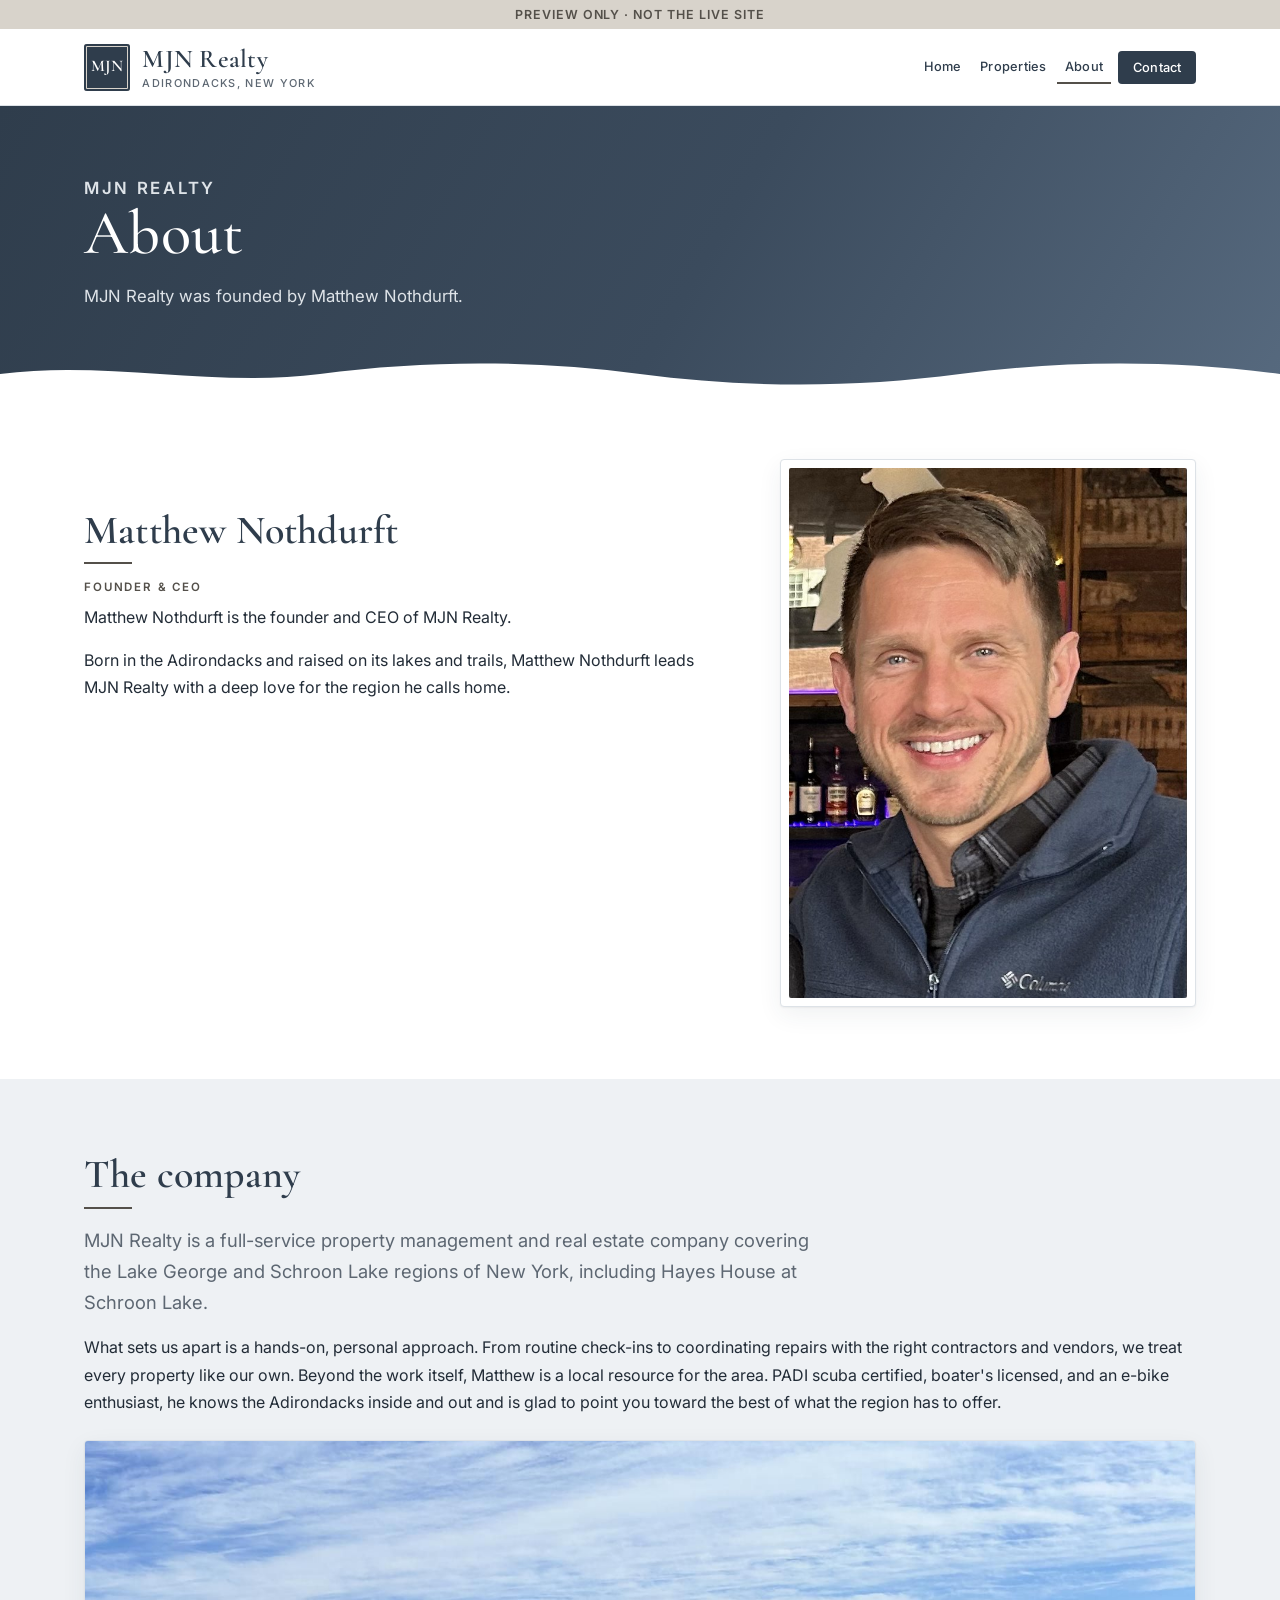
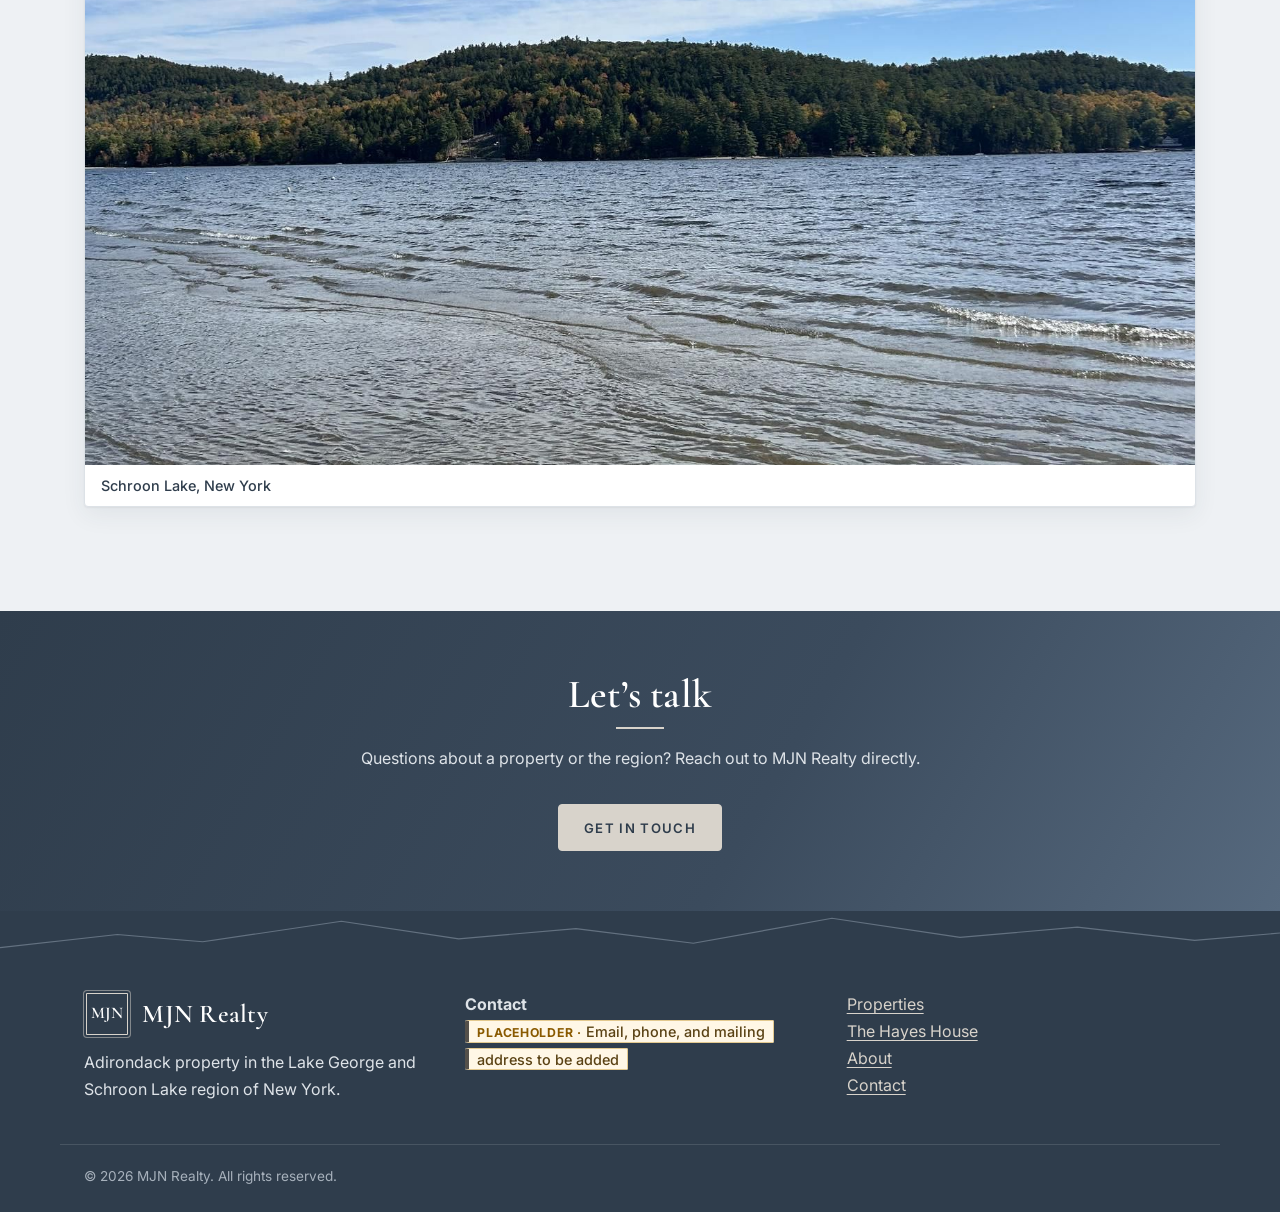
==== commit d7f16f44: "About: company description and approach" ====
--- a/about.html
+++ b/about.html
@@ -58,8 +58,8 @@
     <section class="section alt">
       <div class="wrap">
         <h2>The company</h2>
-        <p class="lead"><span class="ph confirm">MJN Realty owns and looks after property in the Lake George and Schroon Lake region of New York, including the Hayes House in Schroon Lake.</span></p>
-        <p><span class="ph">Anything else Matthew wants said about the company: its focus, approach, or plans</span></p>
+        <p class="lead">MJN Realty is a full-service property management and real estate company covering the Lake George and Schroon Lake regions of New York, including Hayes House at Schroon Lake.</p>
+        <p>What sets us apart is a hands-on, personal approach. From routine check-ins to coordinating repairs with the right contractors and vendors, we treat every property like our own. Beyond the work itself, Matthew is a local resource for the area. PADI scuba certified, boater's licensed, and an e-bike enthusiast, he knows the Adirondacks inside and out and is glad to point you toward the best of what the region has to offer.</p>
         <figure class="feature-photo"><img src="images/schroon-lake-800.jpg" srcset="images/schroon-lake-800.jpg 800w, images/schroon-lake.jpg 1600w" sizes="(max-width: 1100px) 100vw, 1100px" alt="Schroon Lake on a clear fall day, with wooded hills across the water" loading="lazy" width="1600" height="1200"><figcaption>Schroon Lake, New York</figcaption></figure>
       </div>
     </section>
